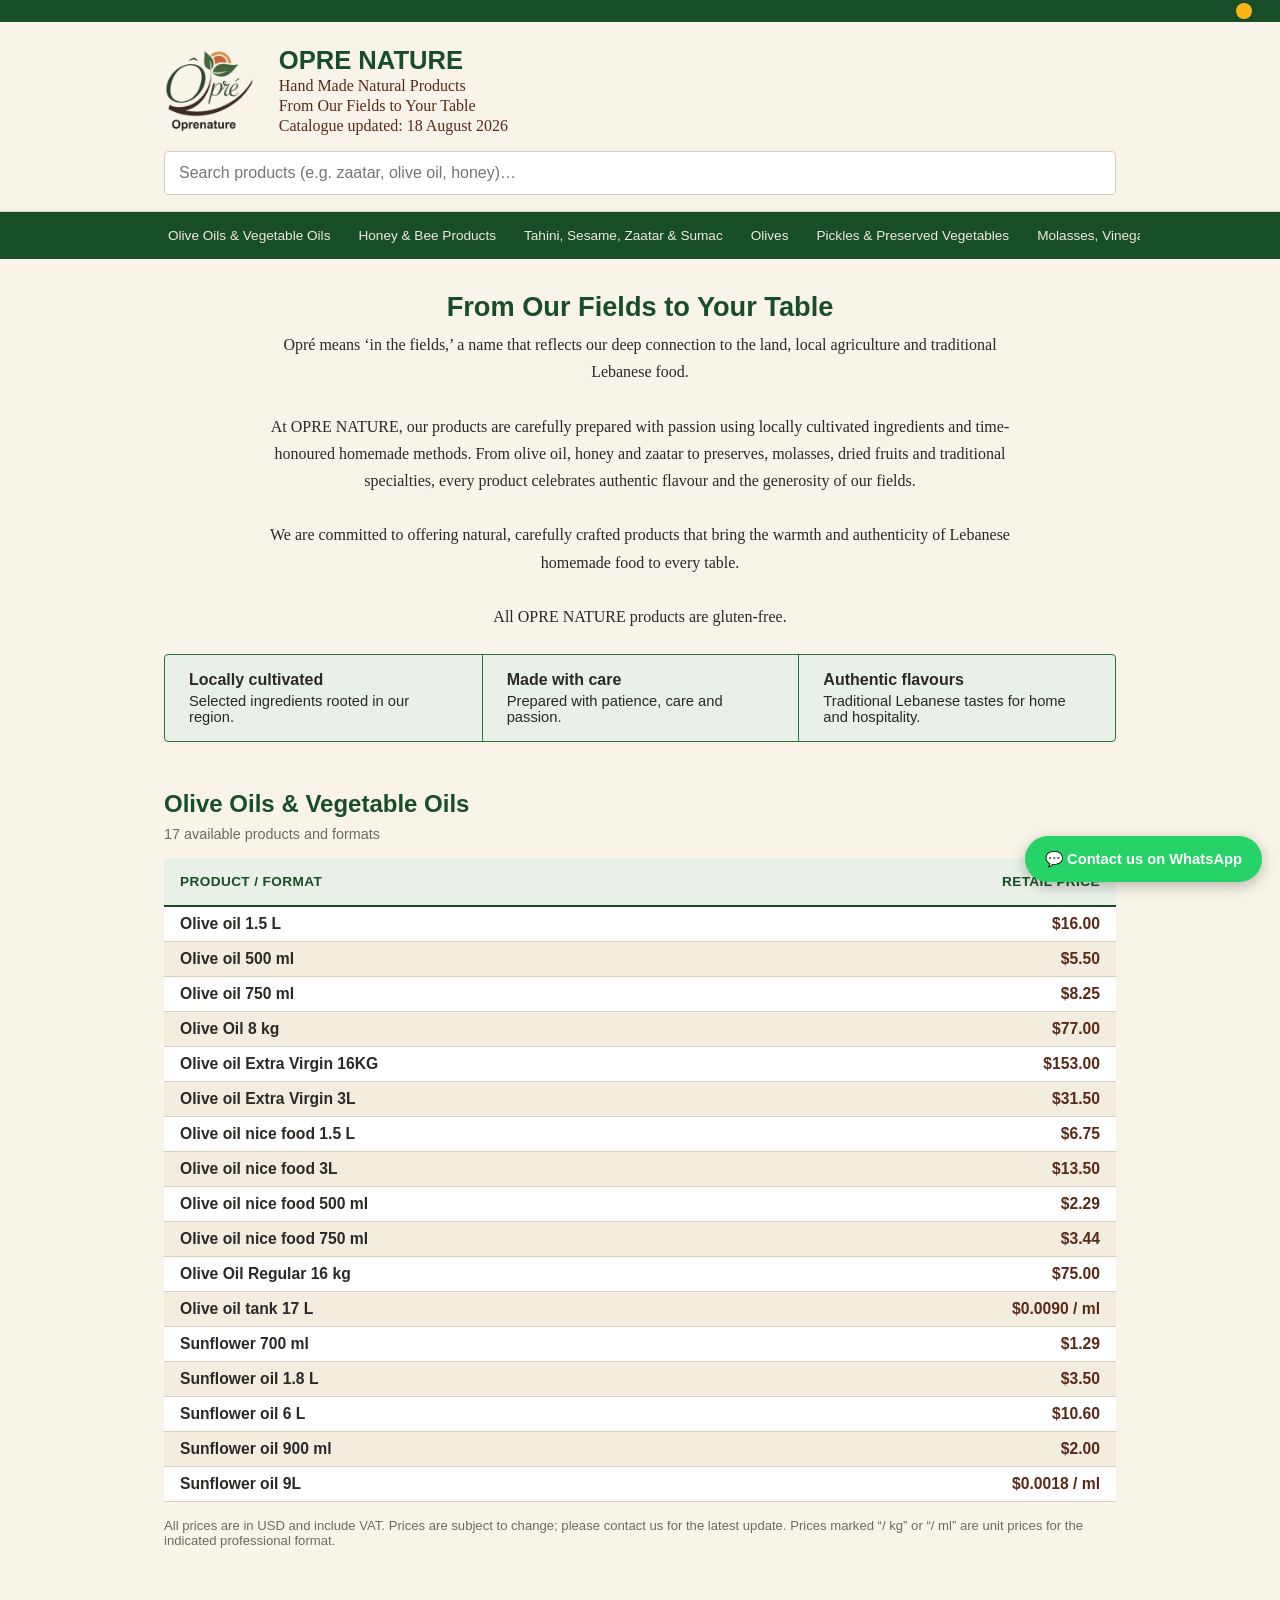
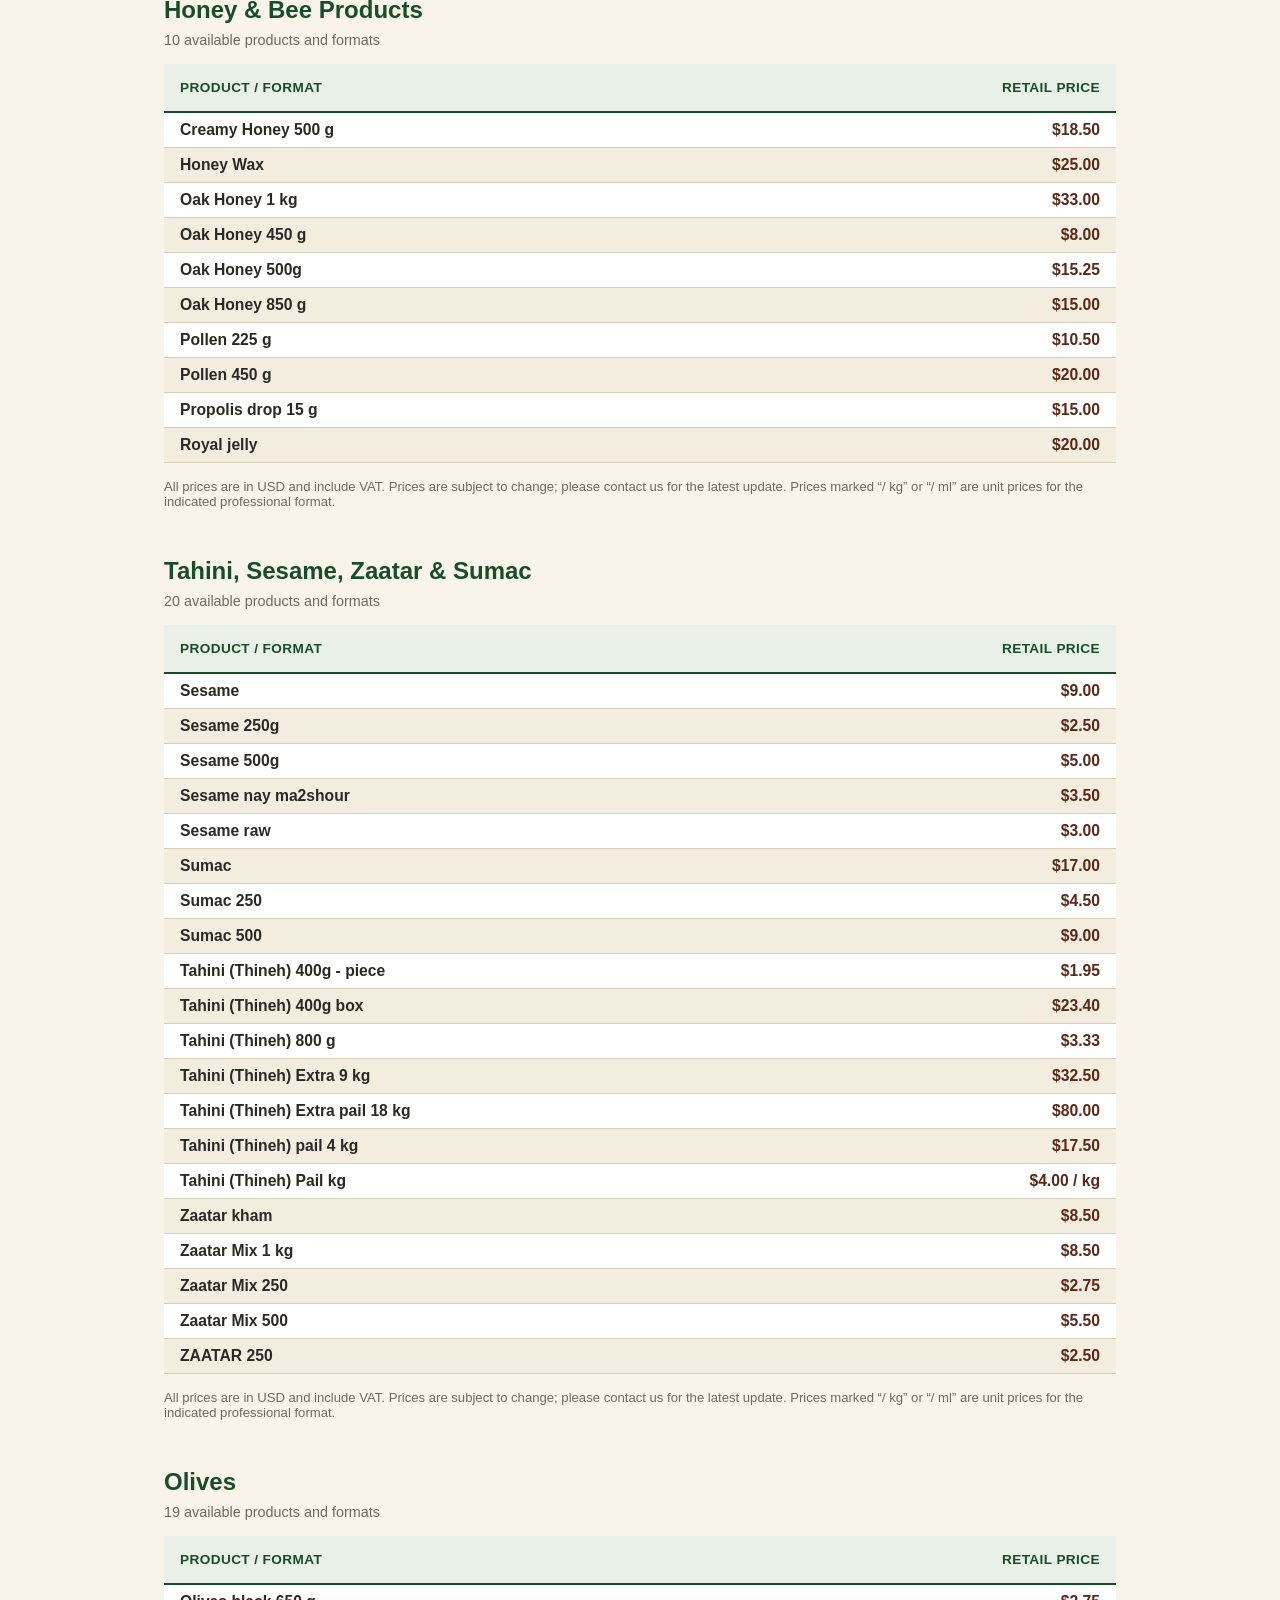
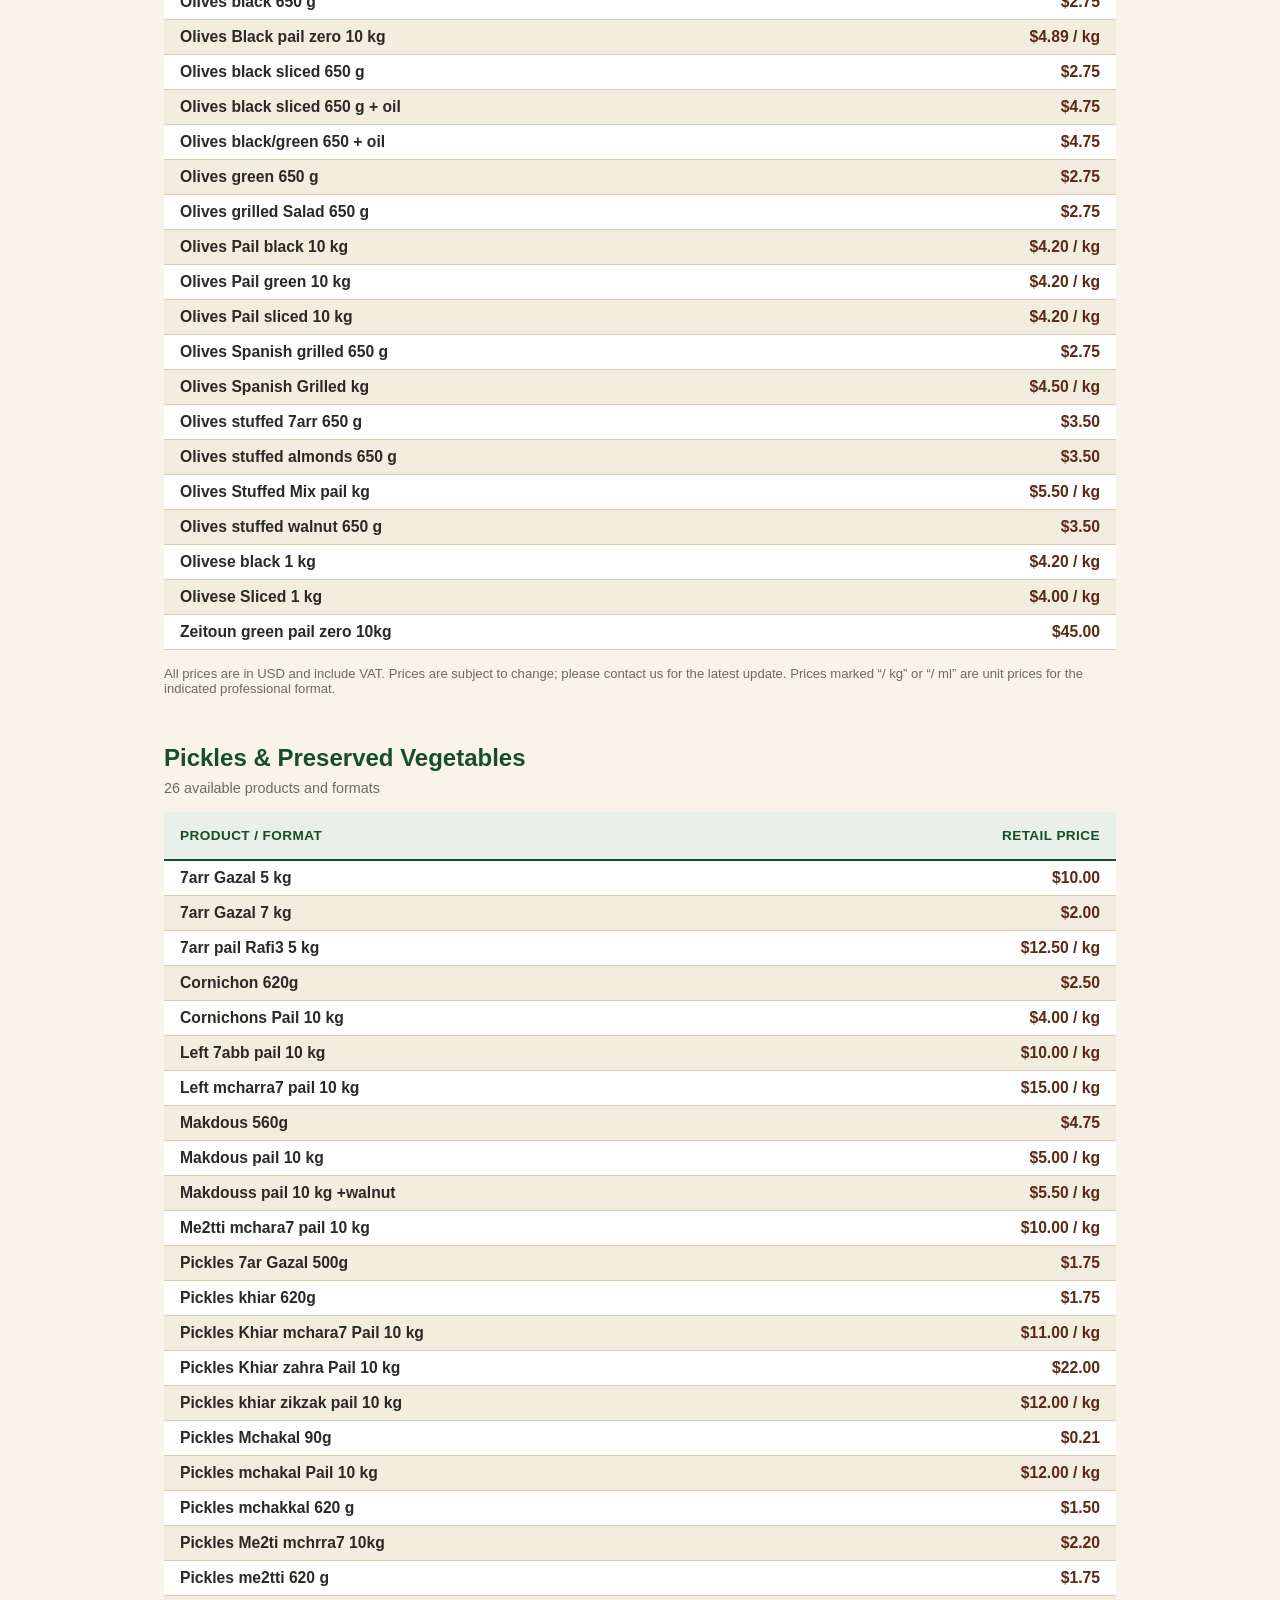
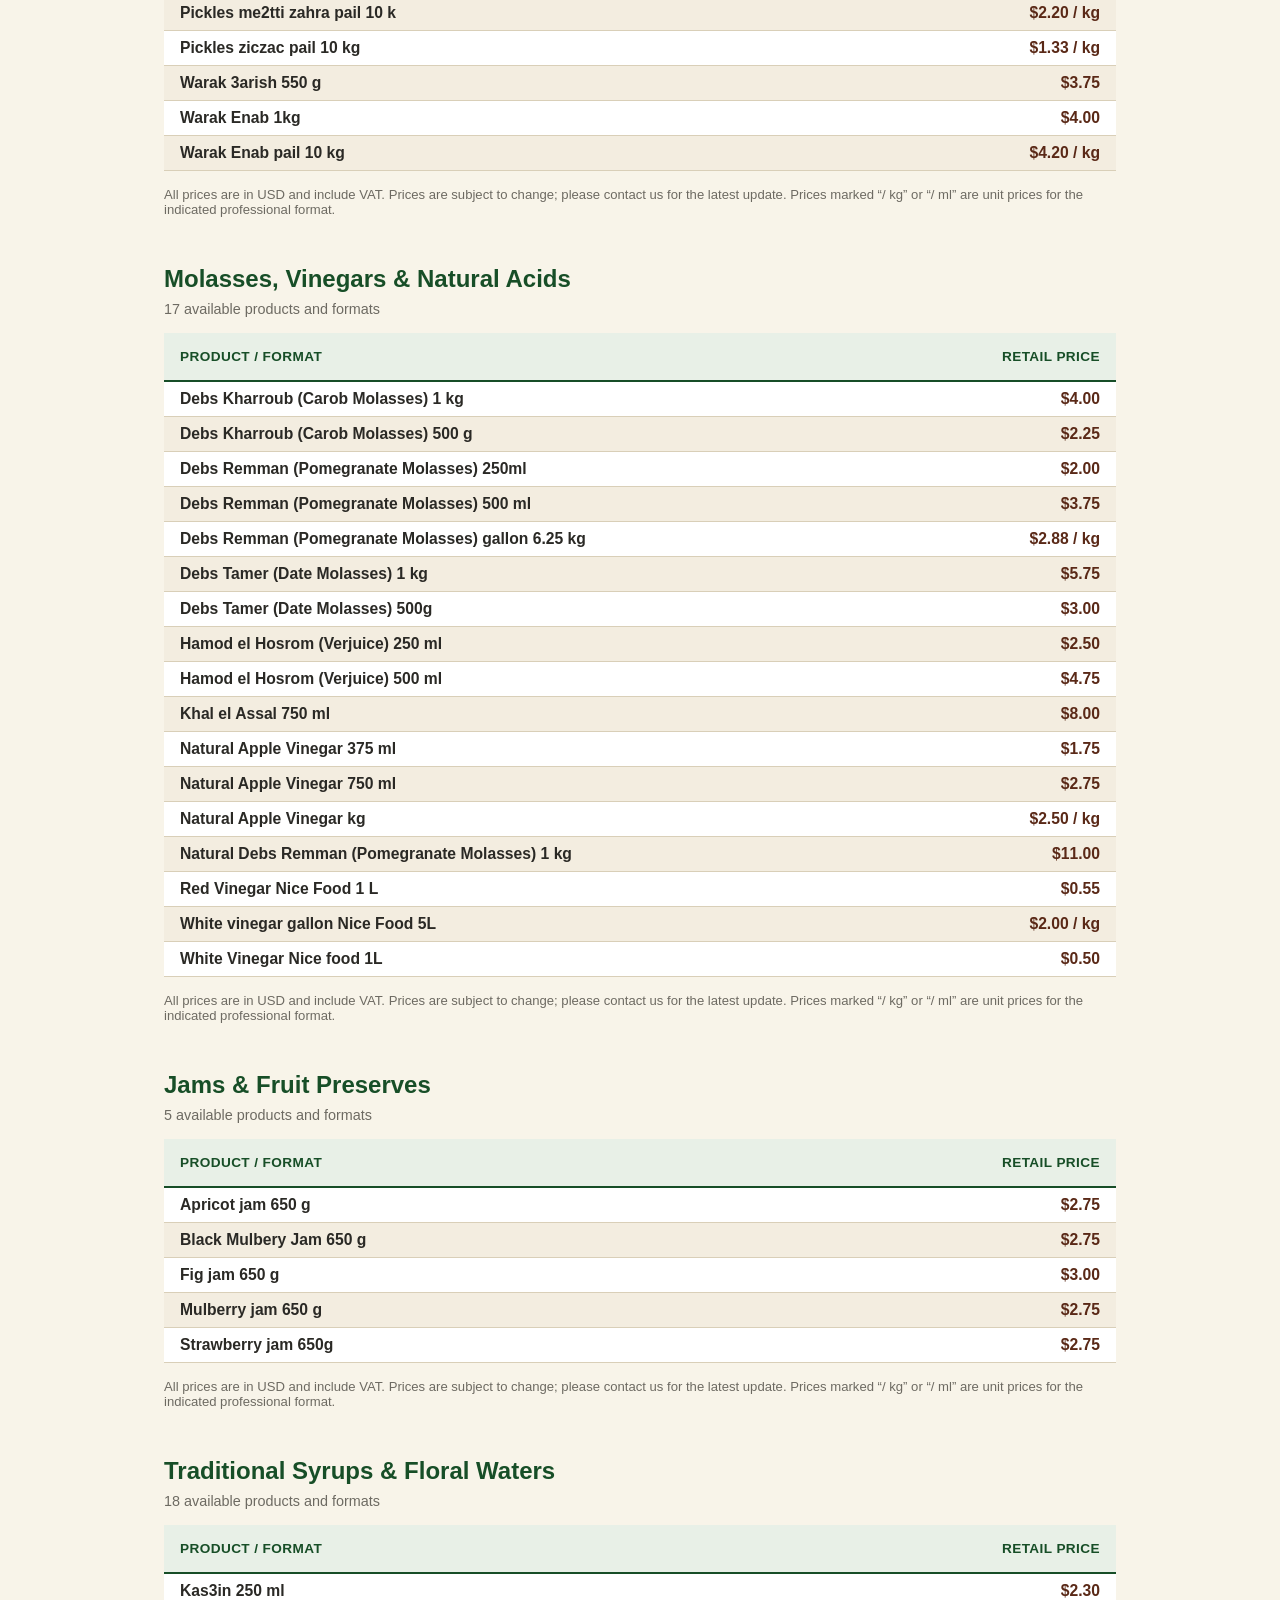
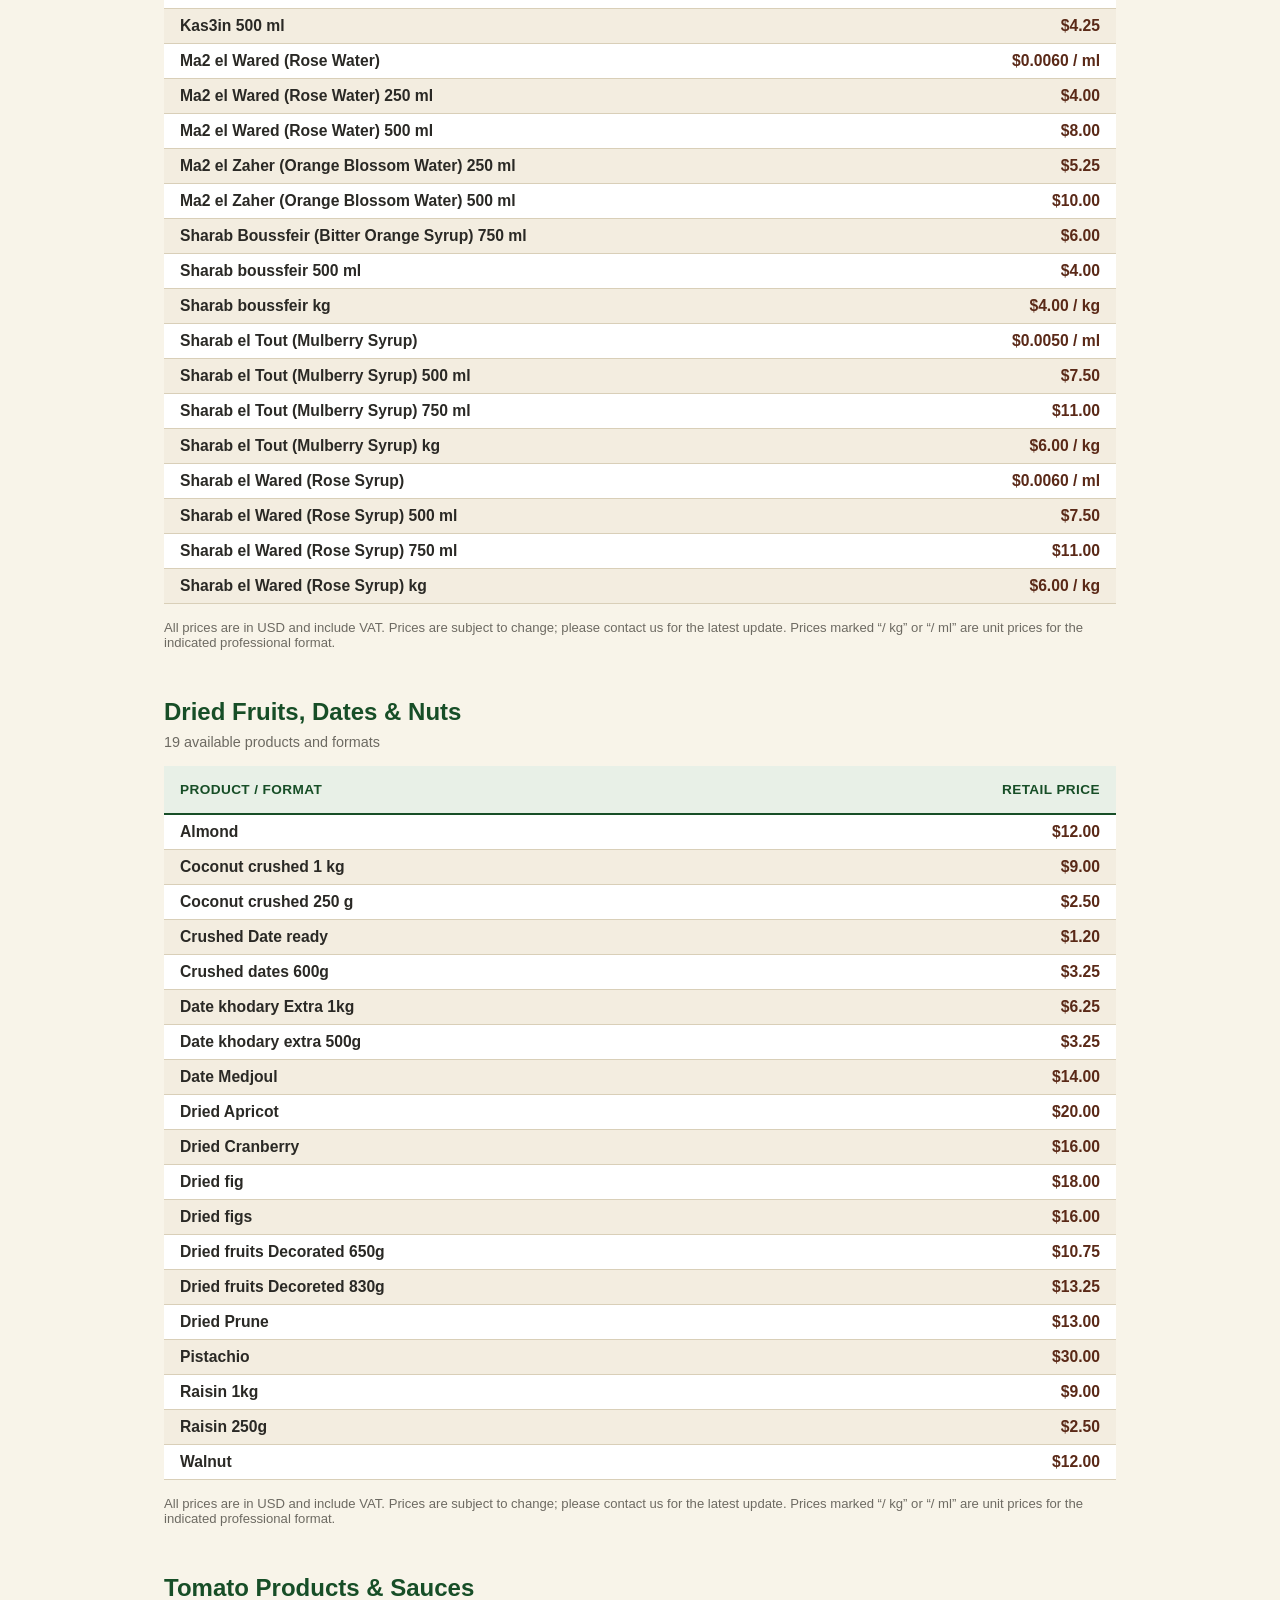
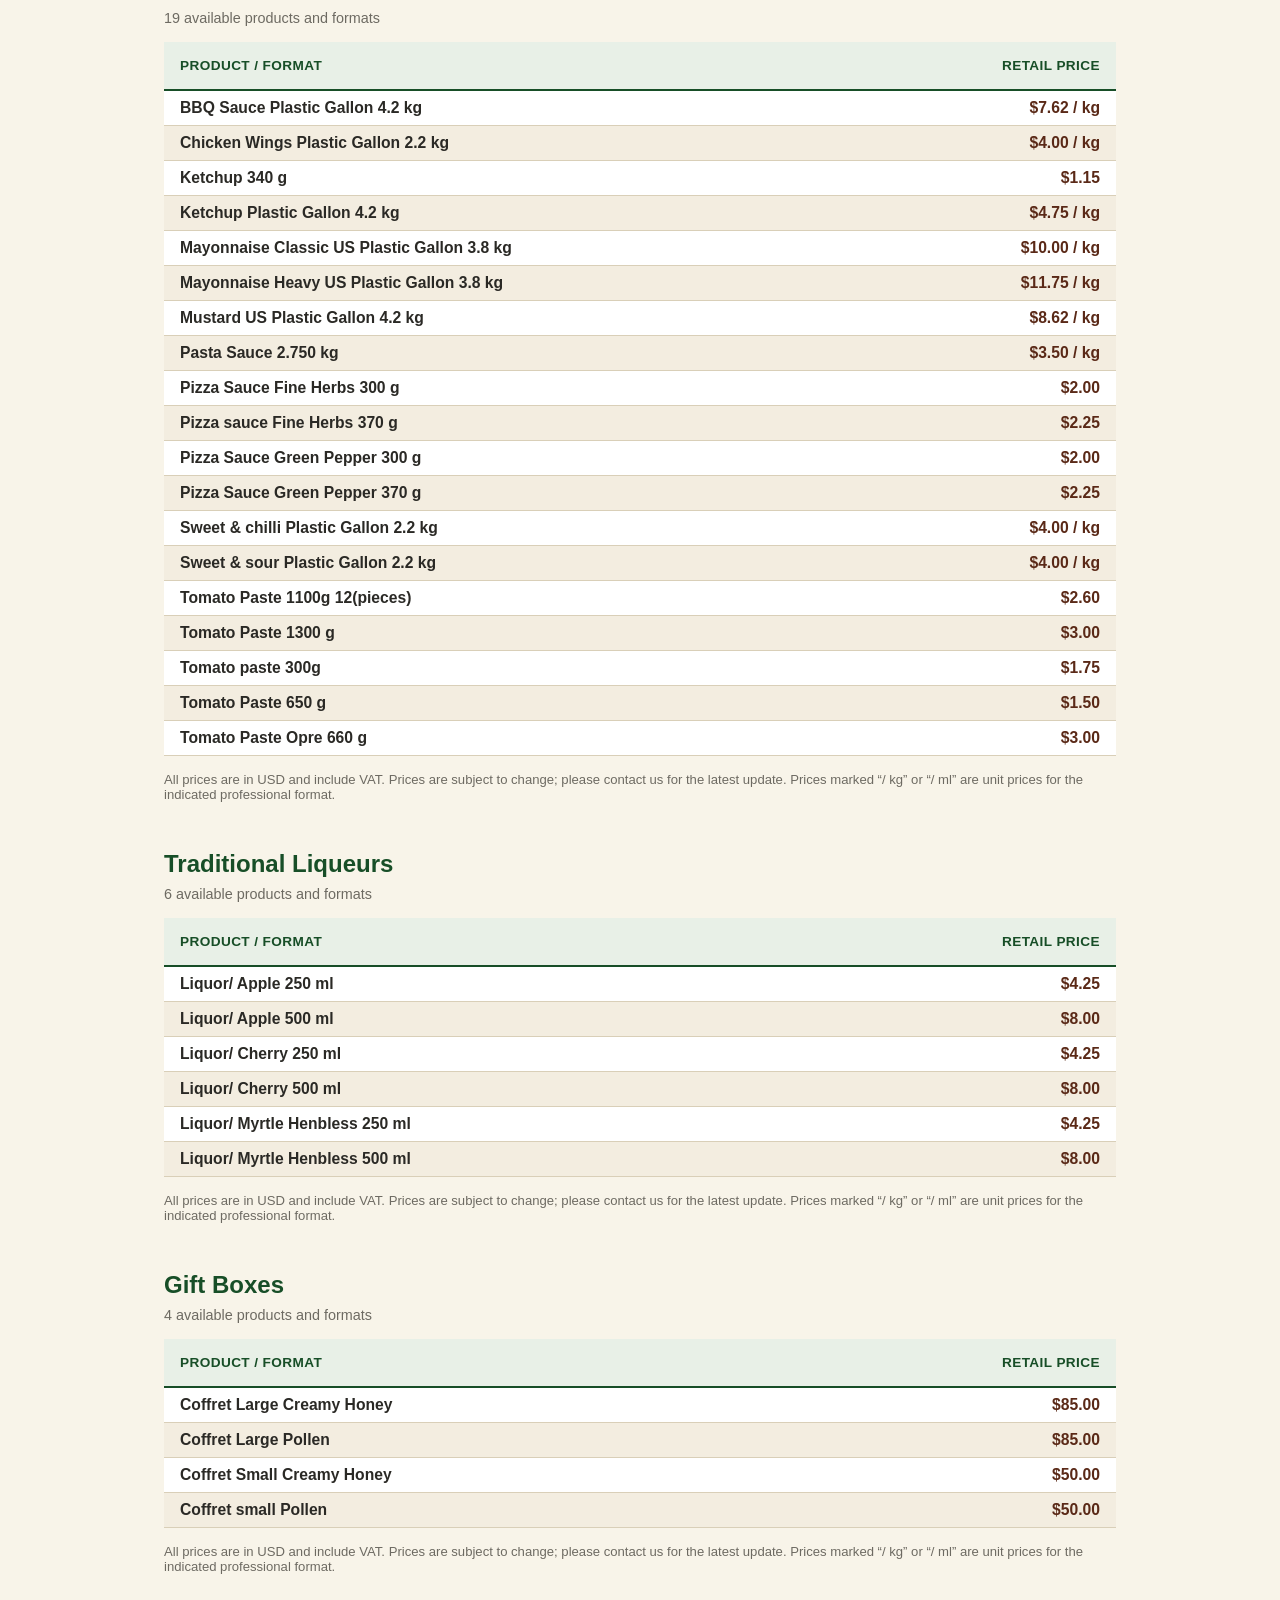
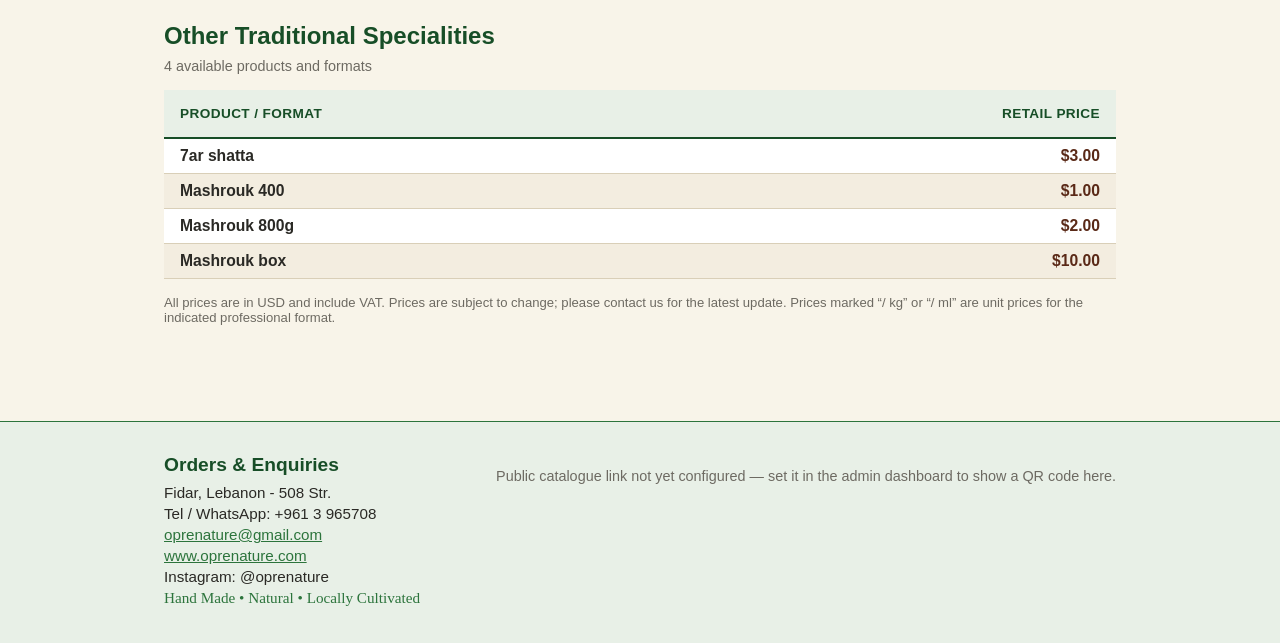
==== public/index.html @ 61722a0c "OPRE NATURE catalogue app: public catalogue, admin dashboard, print/PDF export" ====
<!DOCTYPE html>
<html lang="en">
<head>
<meta charset="UTF-8" />
<meta name="viewport" content="width=device-width, initial-scale=1" />
<title>OPRE NATURE — Product Catalogue</title>
<meta name="description" content="OPRE NATURE hand made natural Lebanese products — olive oil, honey, zaatar, olives, preserves and more. From our fields to your table." />
<link rel="icon" href="assets/opre-logo-sm.png" />
<link rel="stylesheet" href="../css/theme.css" />
<link rel="stylesheet" href="../css/public.css" />
</head>
<body>
<a class="opre-skip-link" href="#opre-main">Skip to catalogue</a>
<div class="opre-topbar"><span class="opre-dot" aria-hidden="true"></span></div>

<header class="opre-header">
  <div class="opre-header-inner">
    <img class="opre-logo" src="assets/opre-logo.png" alt="OPRE NATURE logo" />
    <div class="opre-header-text">
      <h1>OPRE NATURE</h1>
      <p class="opre-tagline-brown">Hand Made Natural Products</p>
      <p class="opre-tagline-green">From Our Fields to Your Table</p>
      <p class="opre-updated-date" id="opre-updated-date"></p>
    </div>
  </div>
  <form class="opre-search-bar" role="search" onsubmit="return false">
    <label for="opre-search" class="visually-hidden">Search products</label>
    <input type="search" id="opre-search" placeholder="Search products (e.g. zaatar, olive oil, honey)…" autocomplete="off" />
  </form>
</header>

<nav class="opre-category-nav" aria-label="Product categories">
  <div class="opre-category-nav-inner" id="opre-category-nav-inner"></div>
</nav>

<main class="opre-main" id="opre-main">
  <section class="opre-about" aria-labelledby="opre-about-h">
    <div class="opre-about-inner">
      <h2 id="opre-about-h" class="opre-heading">From Our Fields to Your Table</h2>
      <p class="opre-body-serif" id="opre-about-text"></p>
    </div>
    <div class="opre-feature-grid">
      <div>
        <h3>Locally cultivated</h3>
        <p>Selected ingredients rooted in our region.</p>
      </div>
      <div>
        <h3>Made with care</h3>
        <p>Prepared with patience, care and passion.</p>
      </div>
      <div>
        <h3>Authentic flavours</h3>
        <p>Traditional Lebanese tastes for home and hospitality.</p>
      </div>
    </div>
  </section>

  <p class="opre-no-results" id="opre-no-results" hidden>No products match your search.</p>

  <div id="opre-category-sections"></div>
</main>

<footer class="opre-footer">
  <div class="opre-footer-inner">
    <div class="opre-footer-contact">
      <h2>Orders &amp; Enquiries</h2>
      <p id="opre-contact-address"></p>
      <p id="opre-contact-phone"></p>
      <p><a id="opre-contact-email" href="#"></a></p>
      <p><a id="opre-contact-website" href="#" target="_blank" rel="noopener"></a></p>
      <p id="opre-contact-instagram"></p>
      <p class="opre-footer-tag">Hand Made • Natural • Locally Cultivated</p>
    </div>
    <div>
      <div class="opre-qr-box" id="opre-qr-box"></div>
      <p class="opre-meta" id="opre-qr-warning" hidden>Public catalogue link not yet configured — set it in the admin dashboard to show a QR code here.</p>
    </div>
  </div>
</footer>

<a class="opre-whatsapp-fab" id="opre-whatsapp-fab" target="_blank" rel="noopener" aria-label="Contact us on WhatsApp">💬 Contact us on WhatsApp</a>

<script src="../vendor/qrcode.js"></script>
<script src="../js/catalogue-data.js"></script>
<script src="../js/data-store.js"></script>
<script src="../js/qr.js"></script>
<script src="../js/public.js"></script>
</body>
</html>
---- css/theme.css ----
/* OPRE NATURE — shared design tokens & primitives
   Reproduces the visual identity of OPRE_NATURE_Product_Catalogue_Draft.pdf:
   deep green top border with gold dot, cream page background, pale-green
   panels/table headers, brown price emphasis, serif body copy, sans headings. */

:root {
  --opre-deep-green: #174e27;
  --opre-mid-green: #2c743c;
  --opre-brown: #5a2917;
  --opre-orange: #f2571b;
  --opre-gold: #fdb515;
  --opre-cream: #f8f4e9;
  --opre-panel-green: #e8f0e7;
  --opre-text: #2a2925;
  --opre-grey: #6d6a62;
  --opre-white: #ffffff;
  --opre-row-alt: #f3ede0;
  --opre-border: #d9cfb8;

  --font-heading: 'Poppins', 'Segoe UI', 'Helvetica Neue', Arial, sans-serif;
  --font-body: Georgia, 'Times New Roman', 'Noto Serif', serif;
  --font-ui: 'Segoe UI', 'Helvetica Neue', Arial, sans-serif;

  --radius-sm: 4px;
  --radius-md: 8px;
  --space-1: 4px;
  --space-2: 8px;
  --space-3: 16px;
  --space-4: 24px;
  --space-5: 32px;
  --space-6: 48px;
}

* { box-sizing: border-box; }

html, body {
  margin: 0;
  padding: 0;
  background: var(--opre-cream);
  color: var(--opre-text);
  font-family: var(--font-ui);
}

img { max-width: 100%; }

a { color: var(--opre-mid-green); }
a:hover { color: var(--opre-deep-green); }

/* Visible focus states for accessibility */
a:focus-visible,
button:focus-visible,
input:focus-visible,
select:focus-visible,
textarea:focus-visible,
[tabindex]:focus-visible {
  outline: 3px solid var(--opre-orange);
  outline-offset: 2px;
}

.opre-topbar {
  background: var(--opre-deep-green);
  height: 22px;
  position: relative;
}

.opre-topbar .opre-dot {
  position: absolute;
  right: 28px;
  top: 50%;
  transform: translateY(-50%);
  width: 16px;
  height: 16px;
  border-radius: 50%;
  background: var(--opre-gold);
}

.opre-heading {
  font-family: var(--font-heading);
  font-weight: 700;
  color: var(--opre-deep-green);
  margin: 0 0 var(--space-2) 0;
}

.opre-tagline-brown {
  font-family: var(--font-body);
  color: var(--opre-brown);
}

.opre-tagline-green {
  font-family: var(--font-body);
  color: var(--opre-mid-green);
}

.opre-body-serif {
  font-family: var(--font-body);
  line-height: 1.7;
  color: var(--opre-text);
}

.opre-meta {
  font-family: var(--font-ui);
  color: var(--opre-grey);
  font-size: 0.9rem;
}

.opre-feature-grid {
  display: grid;
  grid-template-columns: repeat(3, 1fr);
  border: 1px solid var(--opre-mid-green);
  background: var(--opre-panel-green);
  border-radius: var(--radius-sm);
  overflow: hidden;
}

.opre-feature-grid > div {
  padding: var(--space-3) var(--space-4);
  border-left: 1px solid var(--opre-mid-green);
}
.opre-feature-grid > div:first-child { border-left: none; }

.opre-feature-grid h3 {
  font-family: var(--font-ui);
  font-weight: 700;
  font-size: 1rem;
  margin: 0 0 var(--space-1) 0;
  color: var(--opre-text);
}
.opre-feature-grid p {
  margin: 0;
  font-size: 0.92rem;
  color: var(--opre-text);
}

table.opre-table {
  width: 100%;
  border-collapse: collapse;
}
table.opre-table thead th {
  background: var(--opre-panel-green);
  color: var(--opre-deep-green);
  font-family: var(--font-heading);
  font-weight: 700;
  text-transform: uppercase;
  letter-spacing: 0.03em;
  text-align: left;
  padding: var(--space-3);
  border-bottom: 2px solid var(--opre-deep-green);
  font-size: 0.85rem;
}
table.opre-table thead th.opre-price-col { text-align: right; }
table.opre-table tbody td {
  padding: var(--space-2) var(--space-3);
  border-bottom: 1px solid var(--opre-border);
  font-size: 0.98rem;
}
table.opre-table tbody tr:nth-child(odd) { background: var(--opre-white); }
table.opre-table tbody tr:nth-child(even) { background: var(--opre-row-alt); }
table.opre-table tbody tr.is-inactive { opacity: 0.5; }
table.opre-table td.opre-price-col {
  text-align: right;
  font-weight: 700;
  color: var(--opre-brown);
  white-space: nowrap;
}

.opre-footer-notice {
  font-family: var(--font-ui);
  color: var(--opre-grey);
  font-size: 0.82rem;
  margin-top: var(--space-3);
}

.opre-page-footer {
  display: flex;
  justify-content: space-between;
  font-family: var(--font-ui);
  color: var(--opre-grey);
  font-size: 0.82rem;
  padding-top: var(--space-2);
}

.opre-btn {
  font-family: var(--font-ui);
  font-weight: 600;
  border: 1px solid var(--opre-deep-green);
  background: var(--opre-deep-green);
  color: var(--opre-white);
  padding: 10px 18px;
  border-radius: var(--radius-sm);
  cursor: pointer;
  font-size: 0.92rem;
  transition: background 0.15s ease, transform 0.05s ease;
}
.opre-btn:hover { background: var(--opre-mid-green); border-color: var(--opre-mid-green); }
.opre-btn:active { transform: translateY(1px); }
.opre-btn.secondary {
  background: var(--opre-white);
  color: var(--opre-deep-green);
}
.opre-btn.secondary:hover { background: var(--opre-panel-green); }
.opre-btn.danger {
  background: var(--opre-white);
  color: #b3261e;
  border-color: #b3261e;
}
.opre-btn.danger:hover { background: #fbe9e7; }
.opre-btn:disabled { opacity: 0.5; cursor: not-allowed; }

.opre-badge {
  display: inline-block;
  font-family: var(--font-ui);
  font-size: 0.75rem;
  font-weight: 700;
  padding: 2px 8px;
  border-radius: 999px;
}
.opre-badge.active { background: var(--opre-panel-green); color: var(--opre-deep-green); }
.opre-badge.inactive { background: #f1e3e1; color: #8a3b32; }

.visually-hidden {
  position: absolute;
  width: 1px; height: 1px;
  padding: 0; margin: -1px;
  overflow: hidden;
  clip: rect(0,0,0,0);
  white-space: nowrap;
  border: 0;
}

.opre-skip-link {
  position: absolute;
  left: -999px;
  top: 0;
  background: var(--opre-deep-green);
  color: #fff;
  padding: 10px 16px;
  z-index: 1000;
}
.opre-skip-link:focus {
  left: 8px;
  top: 8px;
}
---- css/public.css ----
/* OPRE NATURE — public catalogue */

.opre-header {
  background: var(--opre-cream);
  border-bottom: 1px solid var(--opre-border);
}

.opre-header-inner {
  max-width: 1000px;
  margin: 0 auto;
  padding: var(--space-4) var(--space-4) var(--space-3);
  display: flex;
  flex-wrap: wrap;
  align-items: center;
  gap: var(--space-4);
}

.opre-header-inner img.opre-logo { height: 84px; width: auto; }

.opre-header-text h1 {
  font-family: var(--font-heading);
  color: var(--opre-deep-green);
  font-size: 1.6rem;
  margin: 0;
}
.opre-header-text p {
  font-family: var(--font-body);
  color: var(--opre-brown);
  margin: 2px 0 0;
  font-size: 1rem;
}

.opre-updated-date {
  font-size: 0.8rem;
  color: var(--opre-grey);
  margin-top: 2px;
}

.opre-search-bar {
  max-width: 1000px;
  margin: 0 auto;
  padding: 0 var(--space-4) var(--space-3);
  display: flex;
  gap: var(--space-2);
  flex-wrap: wrap;
}

.opre-search-bar input[type="search"] {
  flex: 1 1 240px;
  padding: 12px 14px;
  border: 1px solid var(--opre-border);
  border-radius: var(--radius-sm);
  font-size: 1rem;
  font-family: var(--font-ui);
  background: var(--opre-white);
}

.opre-category-nav {
  position: sticky;
  top: 0;
  z-index: 20;
  background: var(--opre-deep-green);
}
.opre-category-nav-inner {
  max-width: 1000px;
  margin: 0 auto;
  display: flex;
  gap: 4px;
  overflow-x: auto;
  padding: 8px var(--space-3);
  scrollbar-width: thin;
}
.opre-category-nav a {
  flex: 0 0 auto;
  color: #f2ead6;
  text-decoration: none;
  font-family: var(--font-ui);
  font-size: 0.85rem;
  padding: 8px 12px;
  border-radius: 999px;
  white-space: nowrap;
}
.opre-category-nav a:hover,
.opre-category-nav a:focus-visible { background: rgba(255,255,255,0.15); color: #fff; }
.opre-category-nav a.is-active { background: var(--opre-gold); color: var(--opre-deep-green); font-weight: 700; }

main.opre-main {
  max-width: 1000px;
  margin: 0 auto;
  padding: var(--space-5) var(--space-4) var(--space-6);
}

.opre-about {
  margin-bottom: var(--space-6);
}
.opre-about h2 { font-size: 1.7rem; }
.opre-about p.opre-body-serif { max-width: 760px; margin: 0 auto var(--space-3); text-align: center; white-space: pre-line; }
.opre-about-inner { text-align: center; margin-bottom: var(--space-4); }

.opre-category-section { margin-bottom: var(--space-6); scroll-margin-top: 64px; }
.opre-category-section h2 { font-size: 1.5rem; }
.opre-category-count { color: var(--opre-grey); font-size: 0.9rem; margin: 0 0 var(--space-3); }

.opre-no-results {
  text-align: center;
  color: var(--opre-grey);
  padding: var(--space-6) 0;
  font-family: var(--font-body);
}

.opre-product-name { font-weight: 600; }
.opre-product-lebanese { color: var(--opre-mid-green); font-style: italic; font-size: 0.88em; margin-left: 6px; }
.opre-product-format { color: var(--opre-grey); font-size: 0.85em; display: block; }

footer.opre-footer {
  background: var(--opre-panel-green);
  border-top: 1px solid var(--opre-mid-green);
}
.opre-footer-inner {
  max-width: 1000px;
  margin: 0 auto;
  padding: var(--space-5) var(--space-4);
  display: flex;
  flex-wrap: wrap;
  gap: var(--space-5);
  align-items: flex-start;
  justify-content: space-between;
}
.opre-footer-contact h2 {
  font-family: var(--font-heading);
  color: var(--opre-deep-green);
  font-size: 1.2rem;
  margin: 0 0 var(--space-2);
}
.opre-footer-contact p { margin: 4px 0; font-size: 0.95rem; }
.opre-footer-tag {
  font-family: var(--font-body);
  color: var(--opre-mid-green);
  margin-top: var(--space-3);
}
.opre-qr-box { text-align: center; }
.opre-qr-box svg { width: 130px; height: 130px; background: #fff; padding: 8px; border-radius: var(--radius-sm); }
.opre-qr-box p { font-size: 0.78rem; color: var(--opre-grey); max-width: 150px; margin: 6px auto 0; }

.opre-whatsapp-fab {
  position: fixed;
  right: 18px;
  bottom: 18px;
  background: #25D366;
  color: #fff;
  border-radius: 999px;
  padding: 14px 20px;
  font-family: var(--font-ui);
  font-weight: 700;
  text-decoration: none;
  box-shadow: 0 4px 14px rgba(0,0,0,0.25);
  display: flex;
  align-items: center;
  gap: 8px;
  z-index: 30;
  font-size: 0.92rem;
}
.opre-whatsapp-fab:hover { background: #1ebe5a; color: #fff; }

/* Responsive table -> card transform (keeps a real <table> for accessibility,
   restyles to stacked cards below 640px so nothing scrolls horizontally) */
@media (max-width: 640px) {
  .opre-header-inner img.opre-logo { height: 64px; }
  .opre-header-text h1 { font-size: 1.3rem; }

  table.opre-table, table.opre-table thead, table.opre-table tbody,
  table.opre-table th, table.opre-table td, table.opre-table tr {
    display: block;
  }
  table.opre-table thead { position: absolute; left: -9999px; top: -9999px; }
  table.opre-table tr {
    border: 1px solid var(--opre-border);
    border-radius: var(--radius-sm);
    margin-bottom: 10px;
    padding: 10px 12px;
    background: var(--opre-white);
    display: flex;
    justify-content: space-between;
    align-items: center;
    gap: 10px;
  }
  table.opre-table tbody tr:nth-child(even) { background: var(--opre-row-alt); }
  table.opre-table td { border: none; padding: 2px 0; }
  table.opre-table td.opre-price-col { text-align: right; flex: 0 0 auto; }

  .opre-whatsapp-fab { padding: 12px 16px; font-size: 0.85rem; }
}

@media (min-width: 641px) {
  .opre-header-inner { flex-wrap: nowrap; }
}
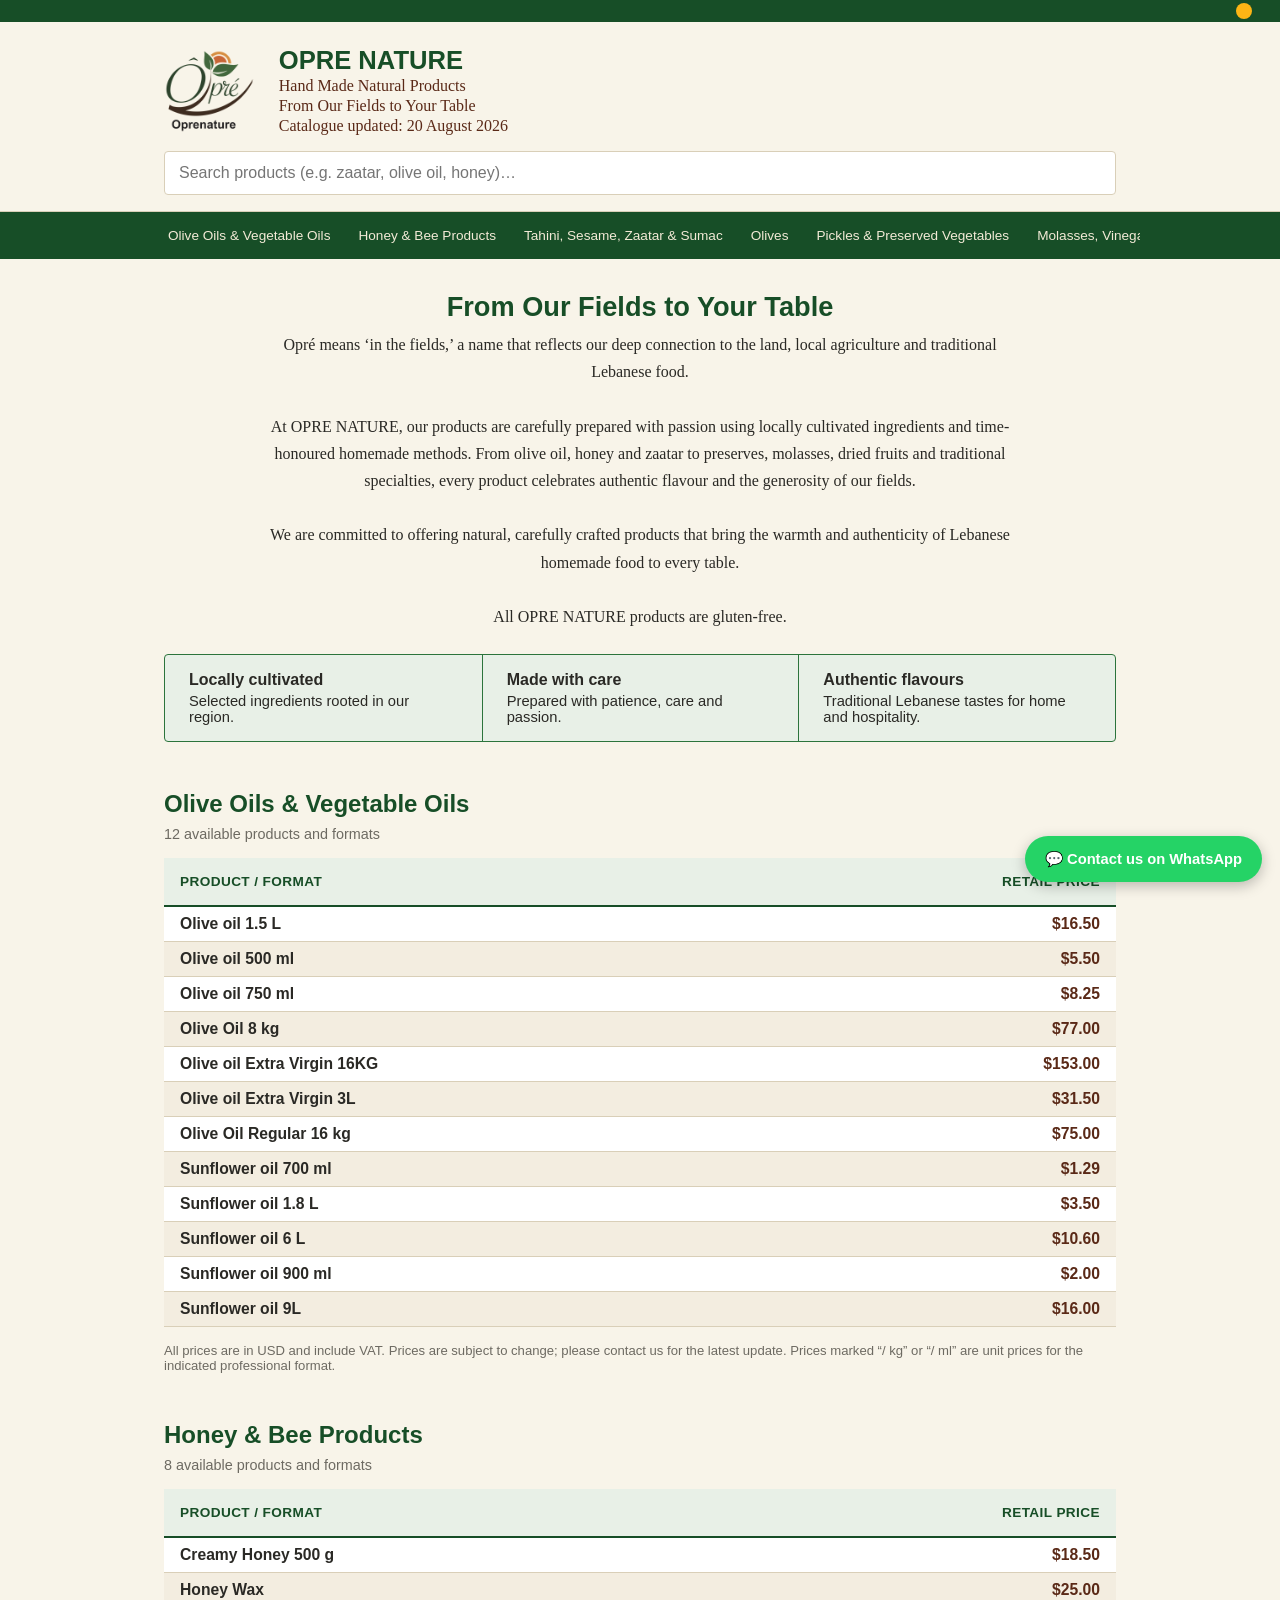
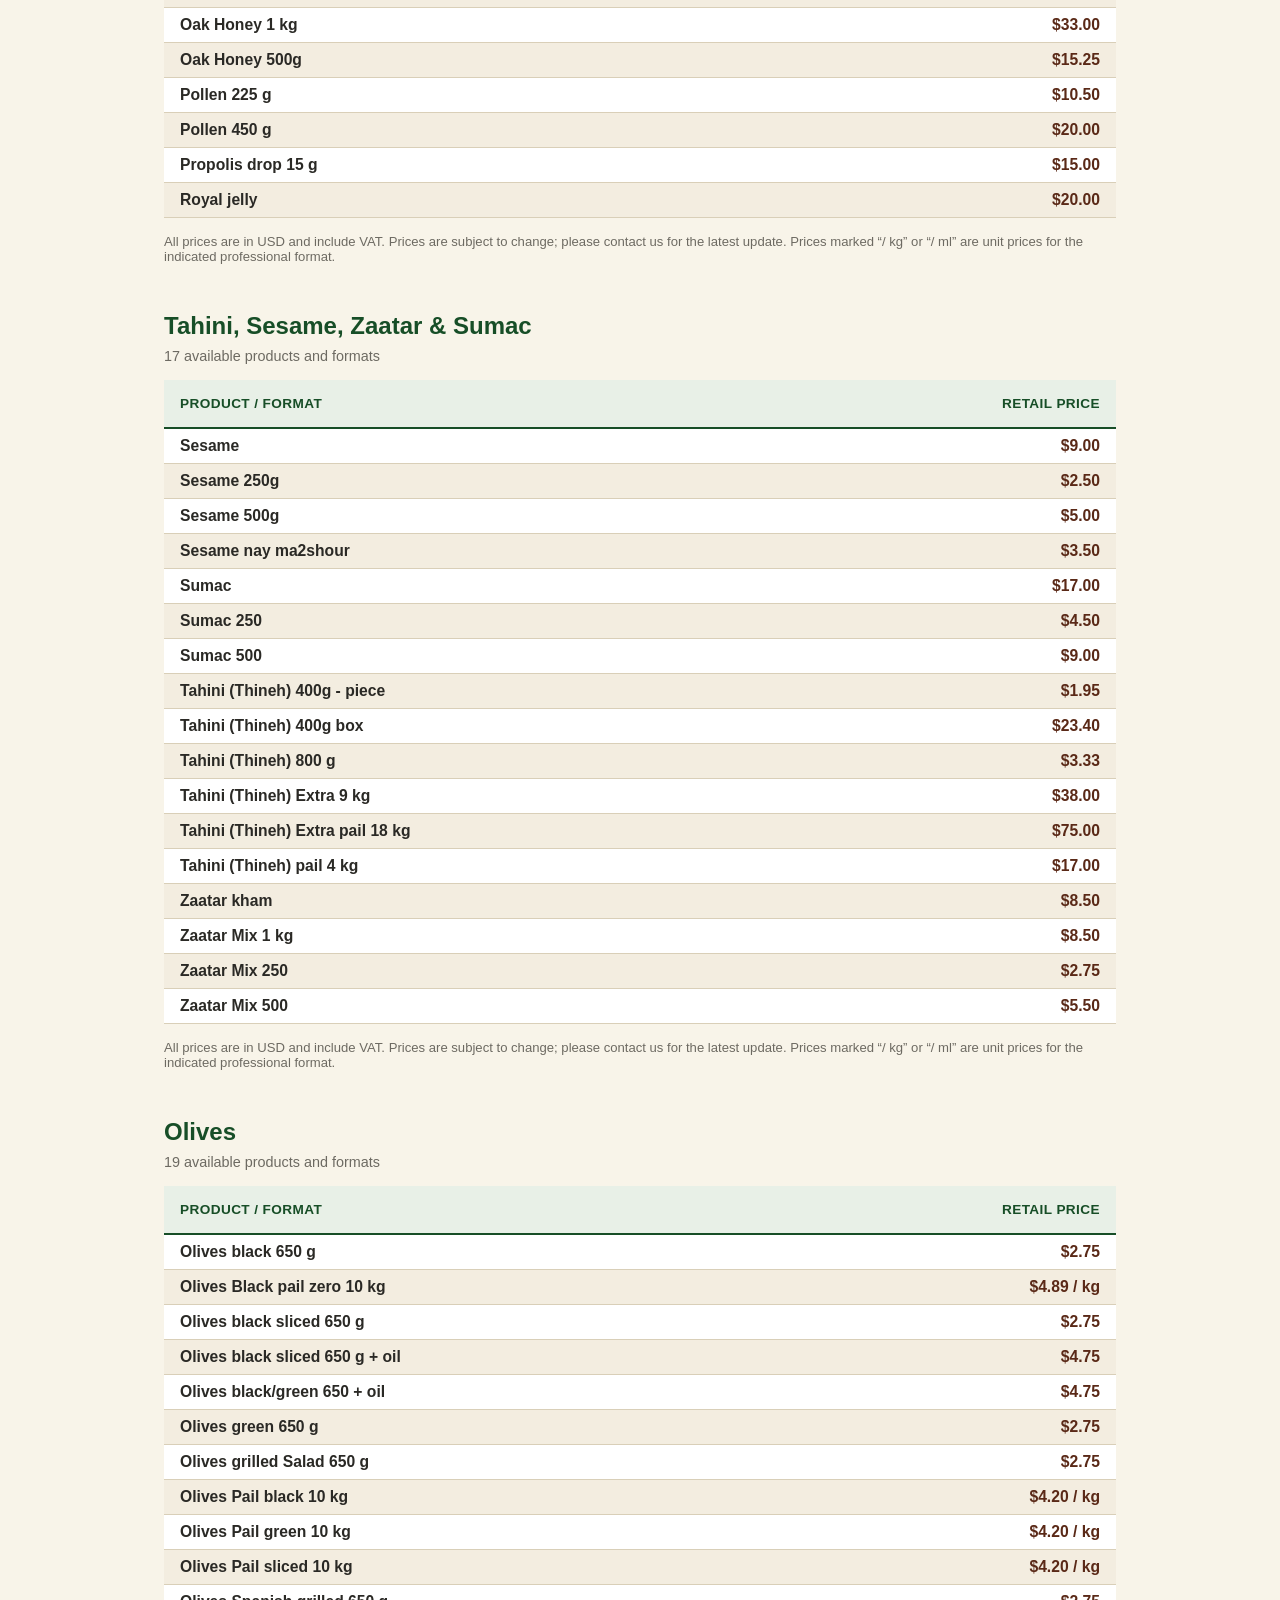
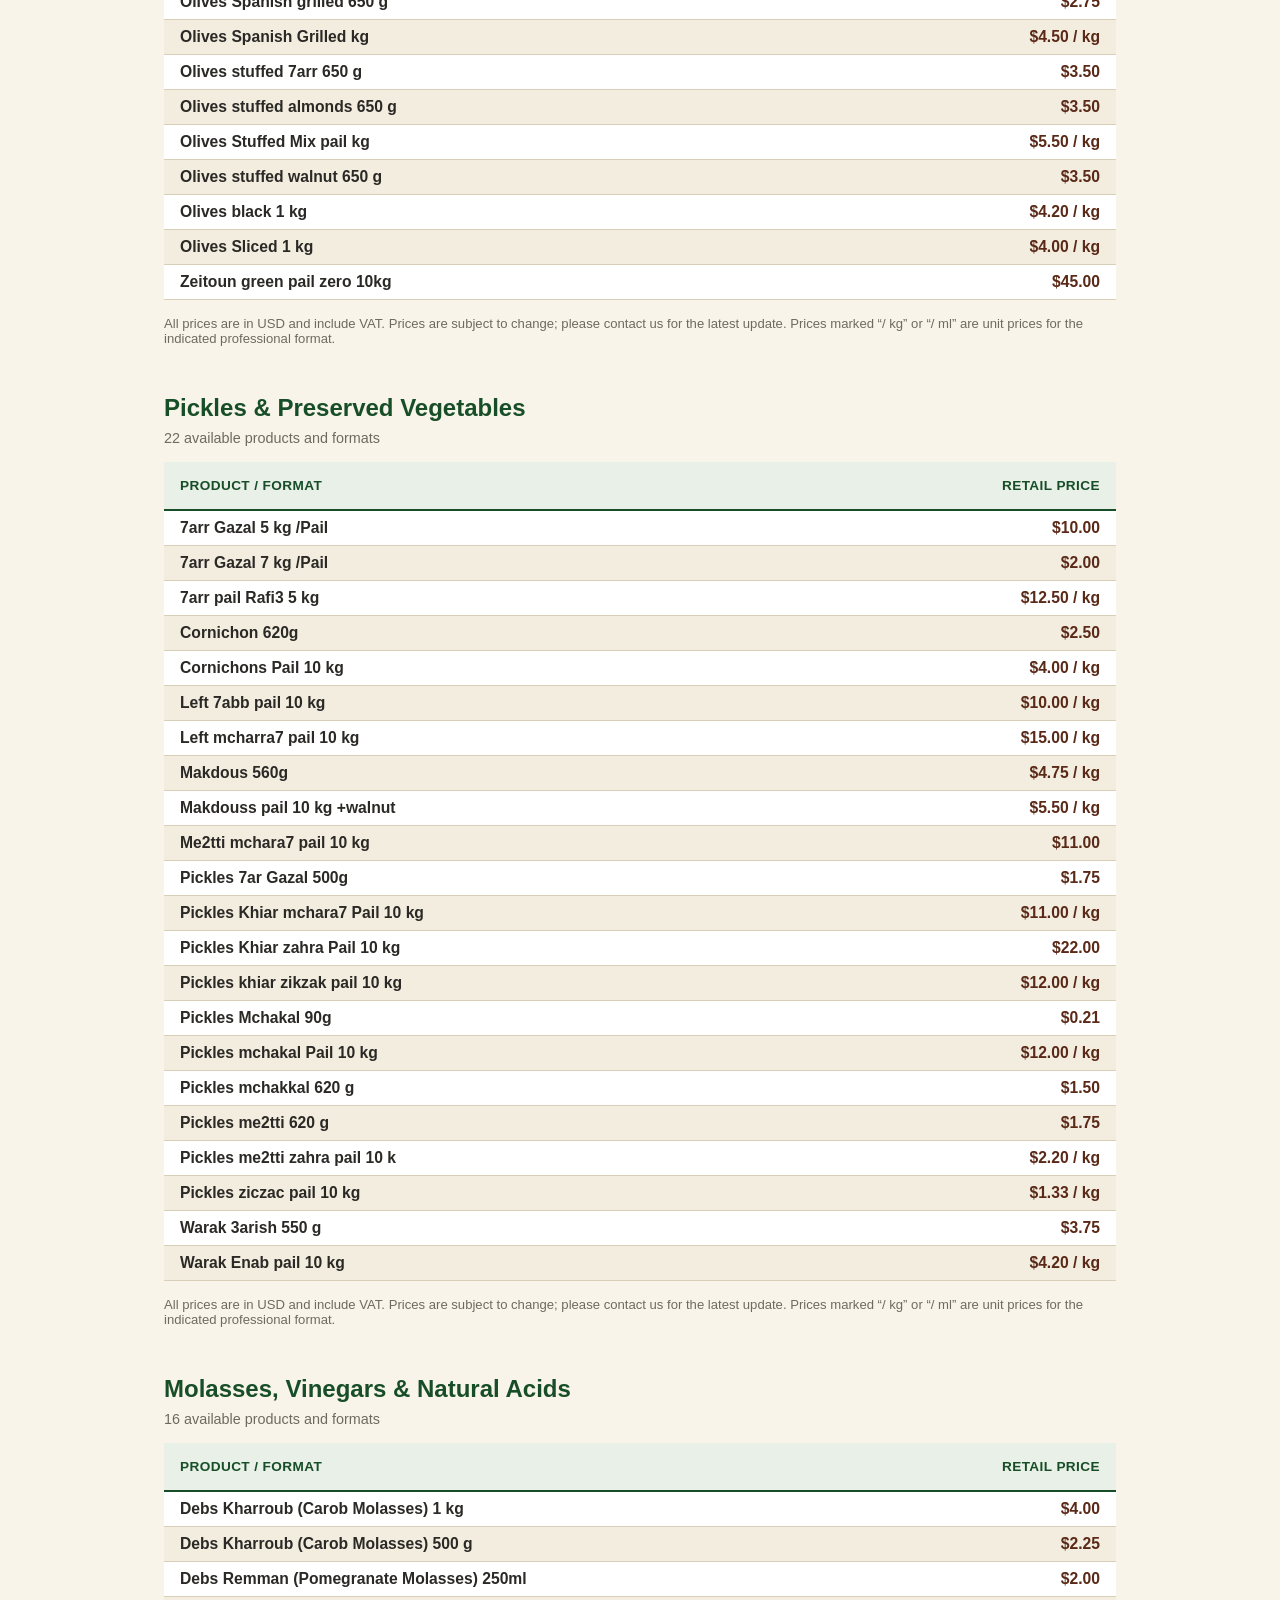
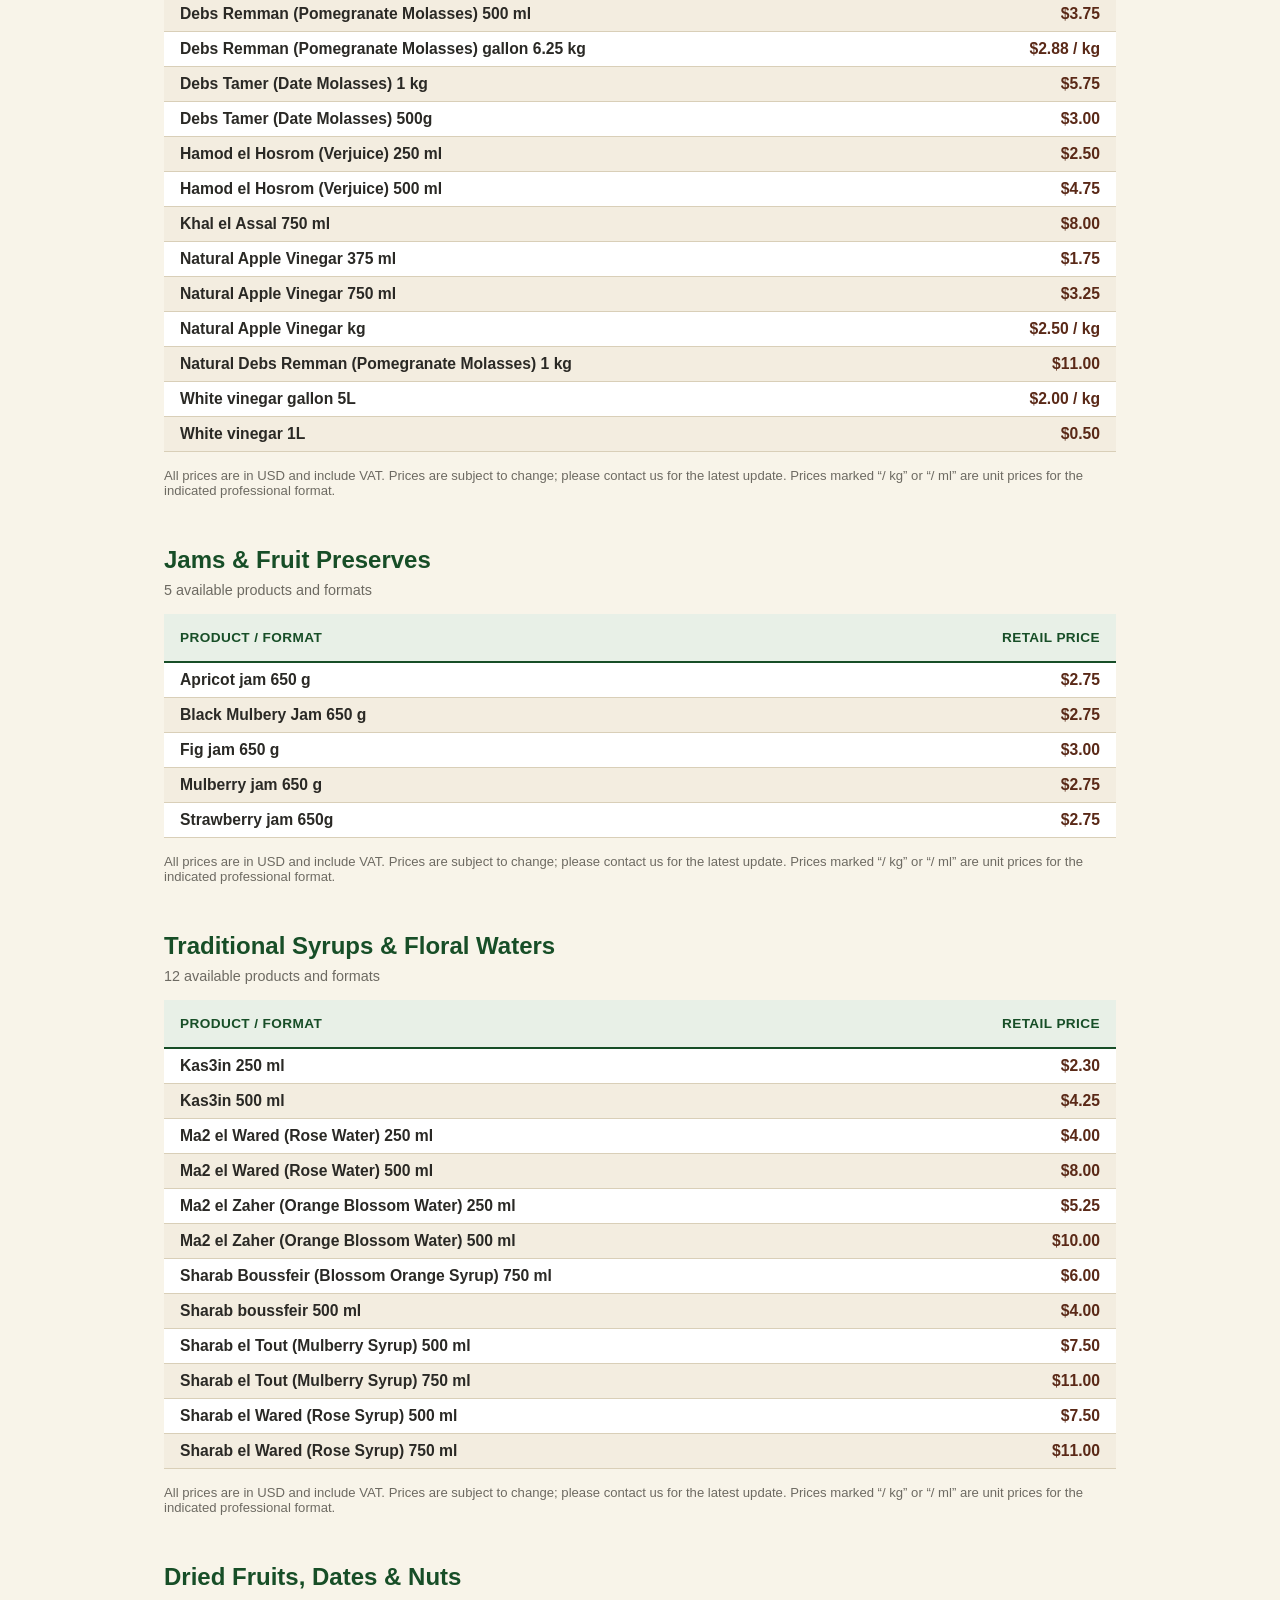
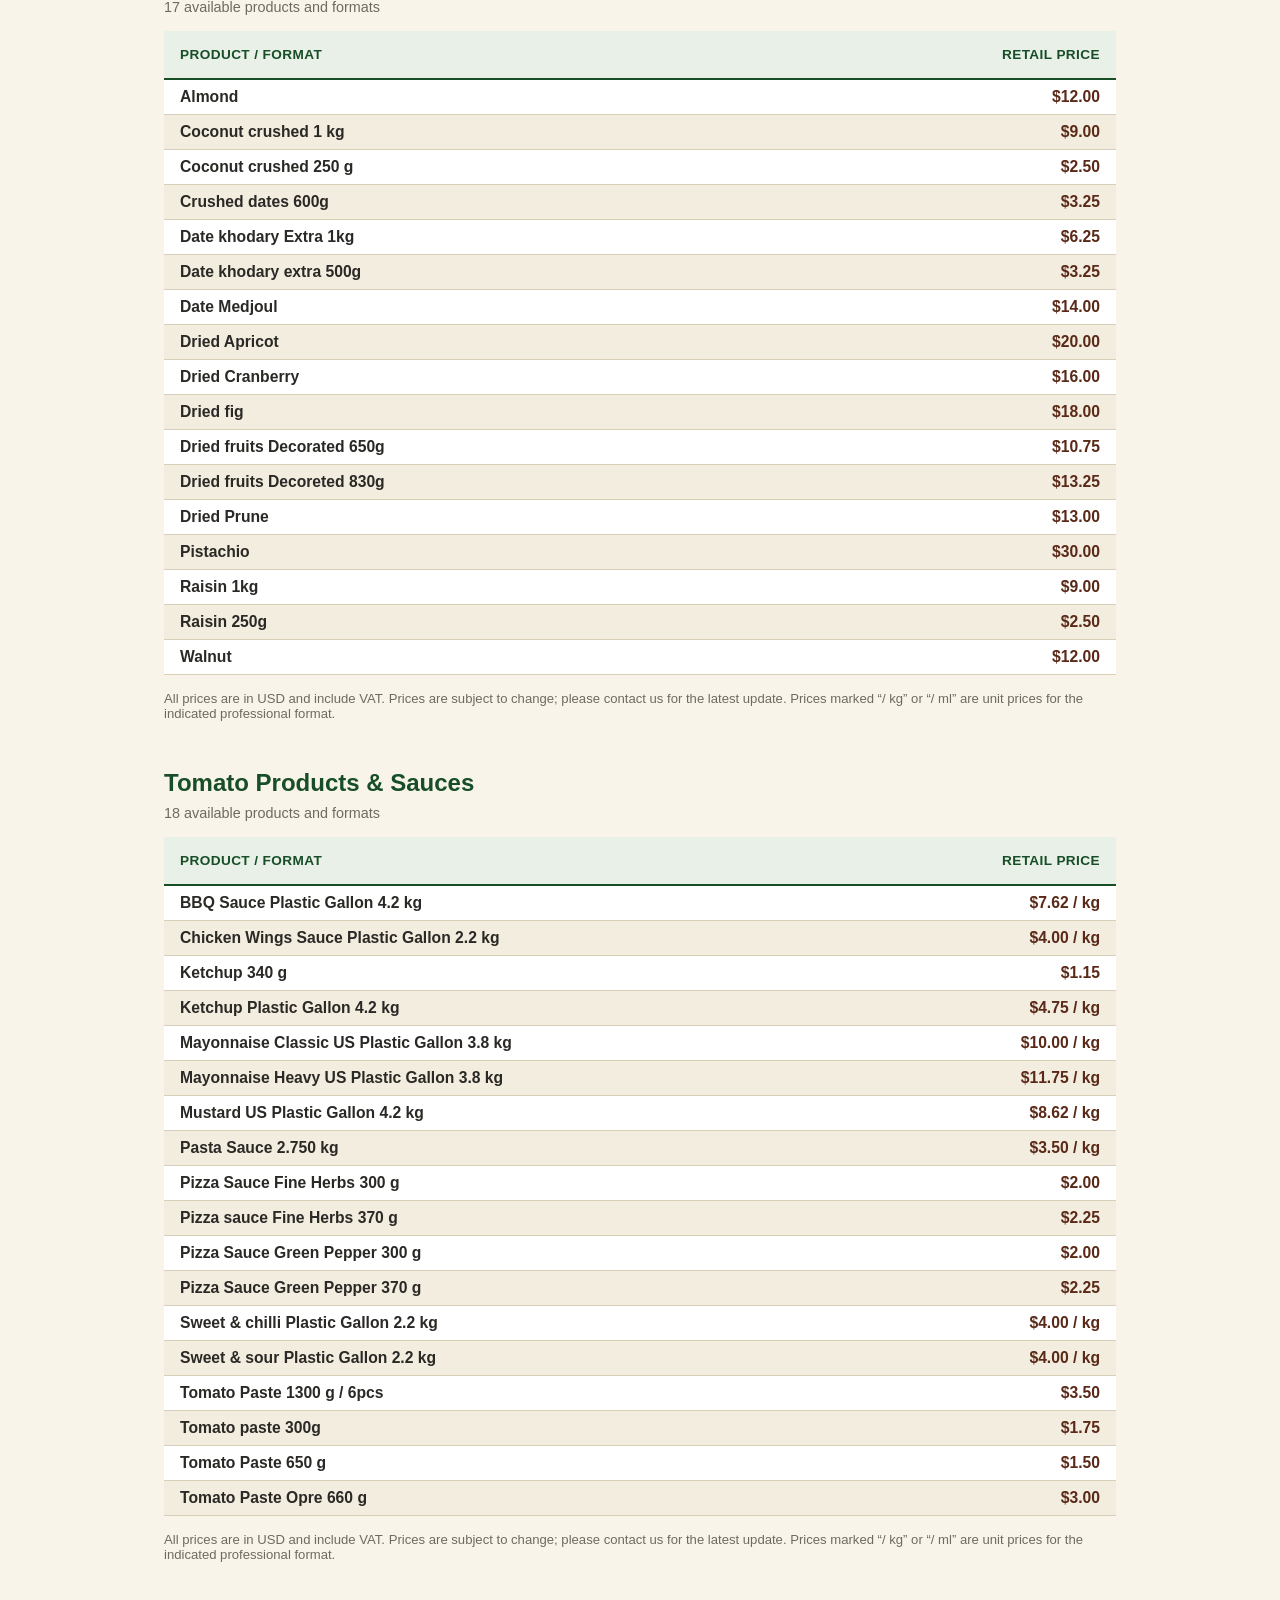
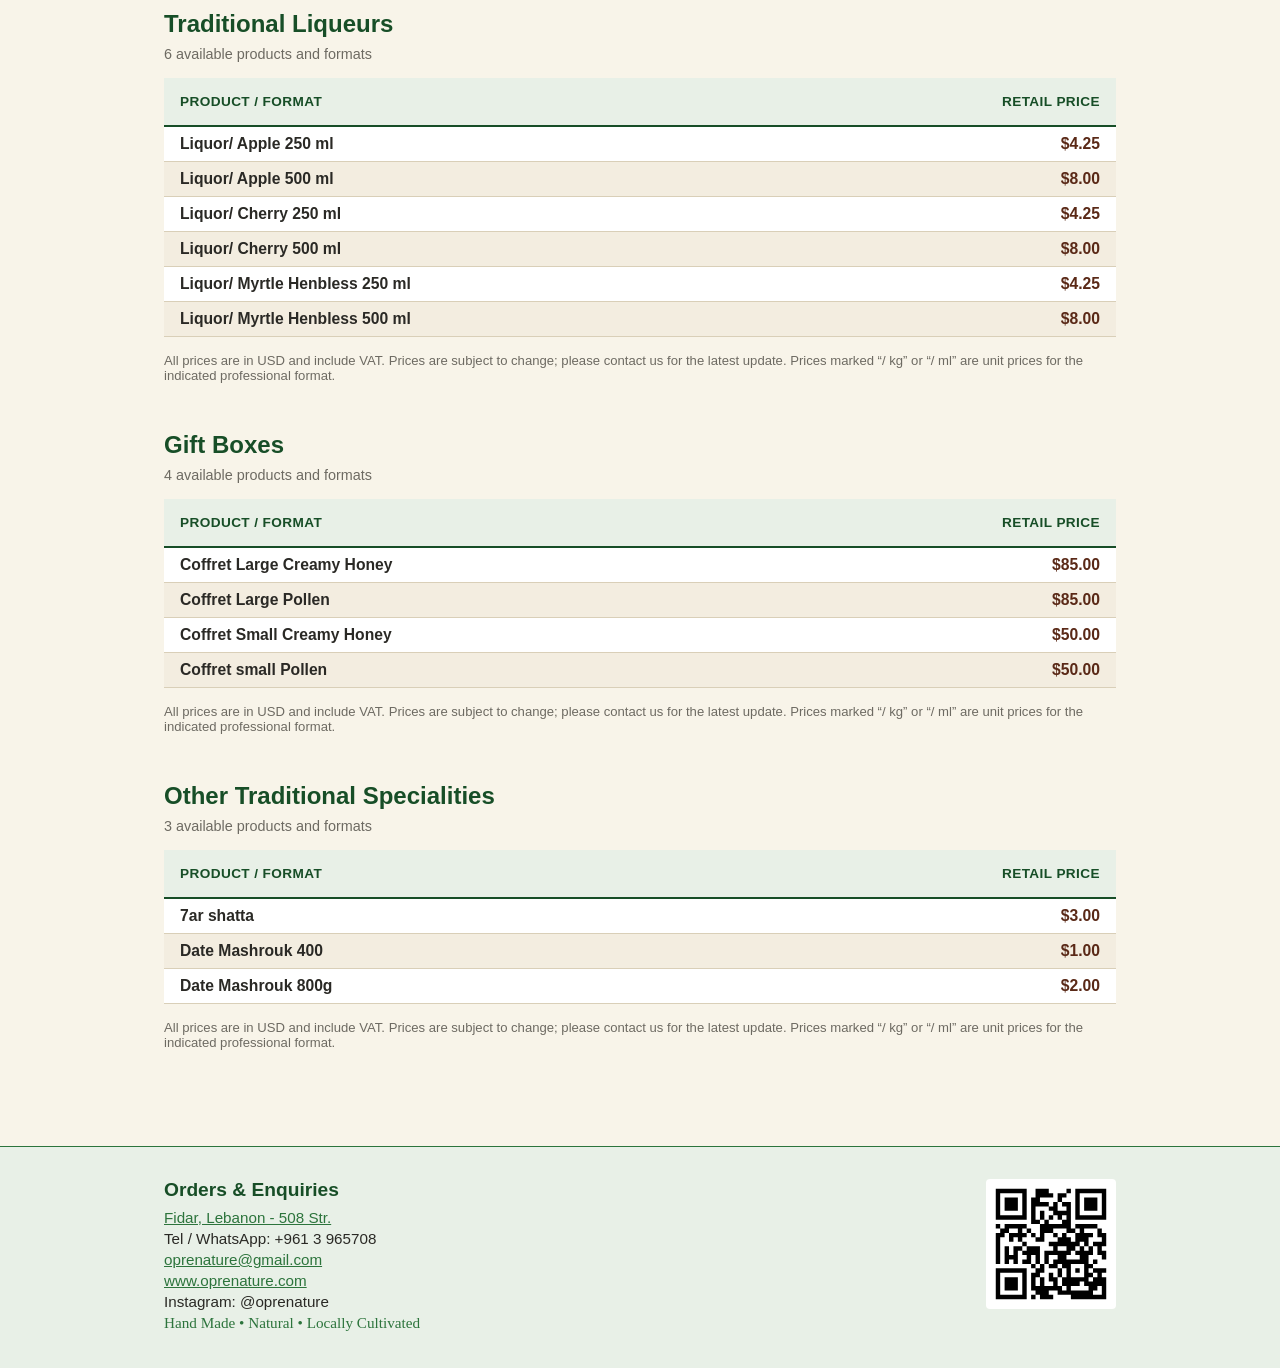
==== commit 71d0632c: "Replace Lebanese name column with auto-tracked 'price updated' date; hyperlink address to Google Map" ====
--- a/public/index.html
+++ b/public/index.html
@@ -64,7 +64,7 @@
   <div class="opre-footer-inner">
     <div class="opre-footer-contact">
       <h2>Orders &amp; Enquiries</h2>
-      <p id="opre-contact-address"></p>
+      <p><a id="opre-contact-address" href="#" target="_blank" rel="noopener"></a></p>
       <p id="opre-contact-phone"></p>
       <p><a id="opre-contact-email" href="#"></a></p>
       <p><a id="opre-contact-website" href="#" target="_blank" rel="noopener"></a></p>
